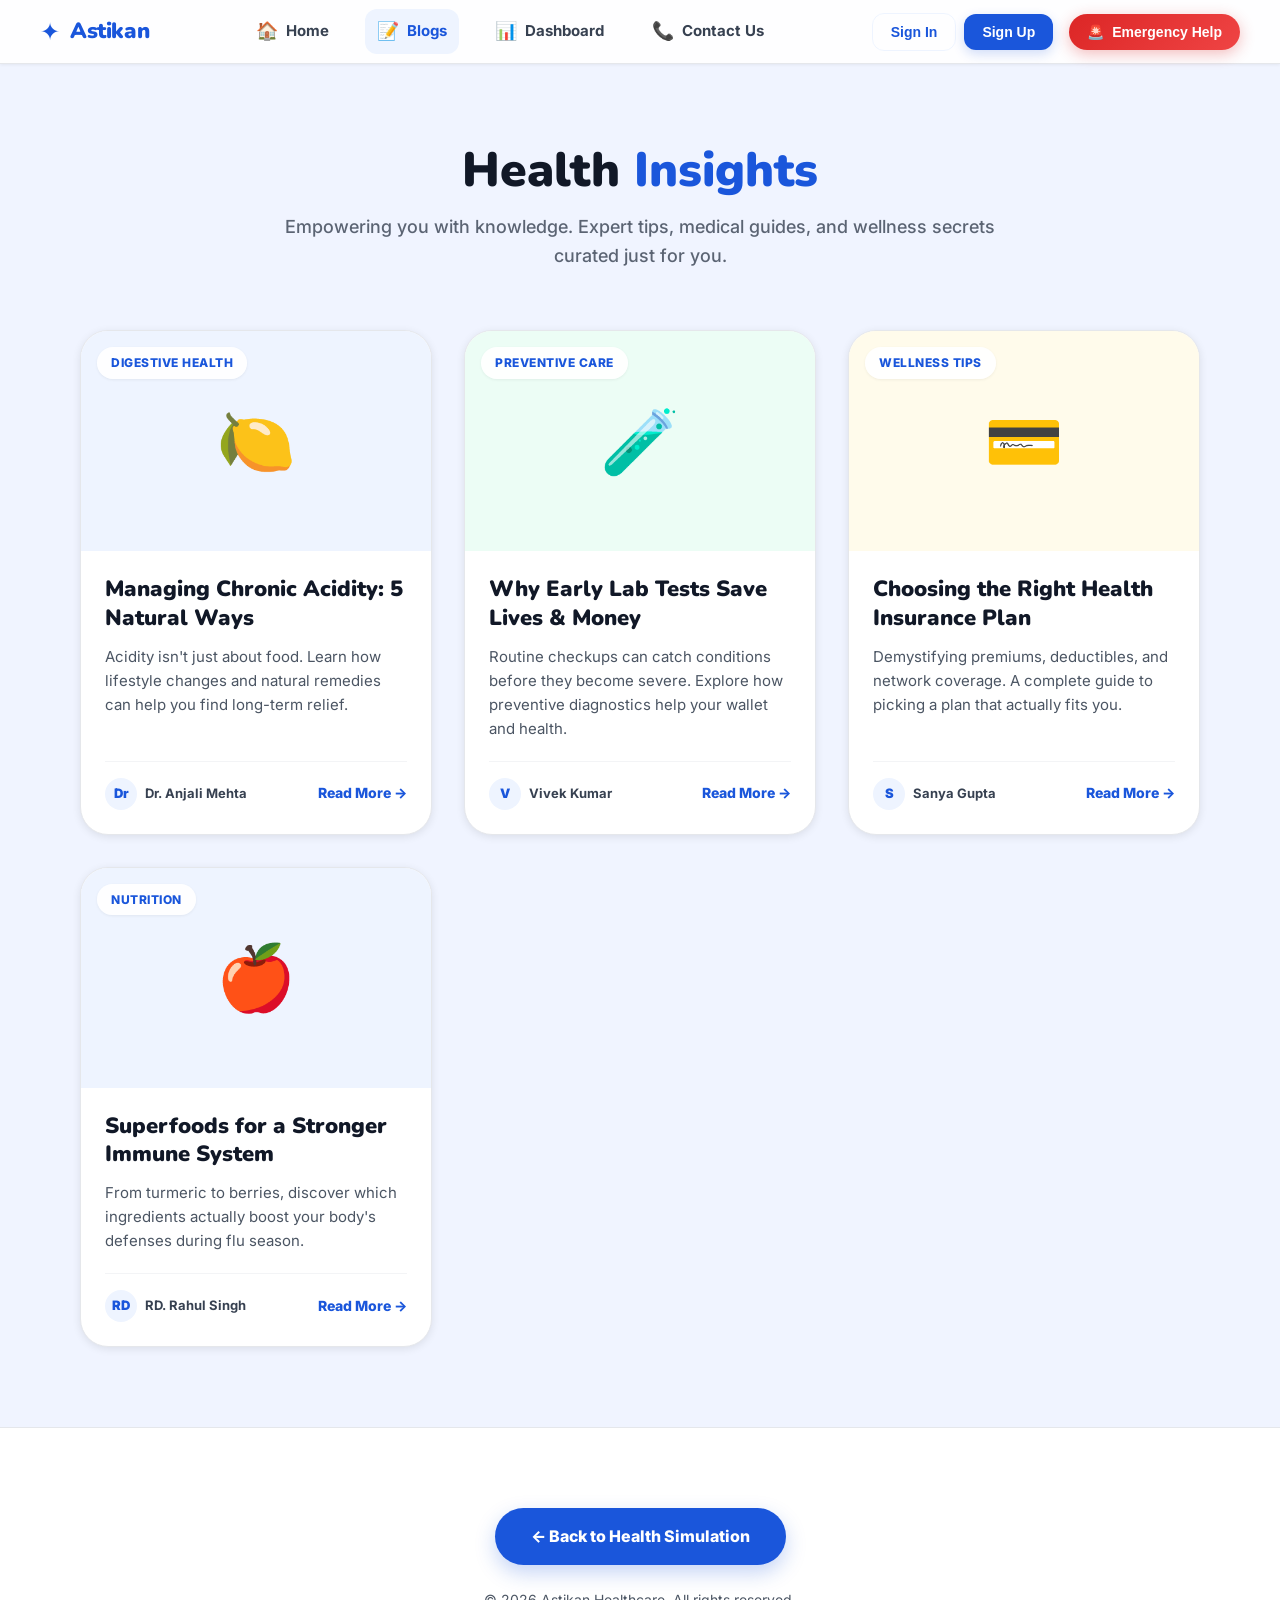
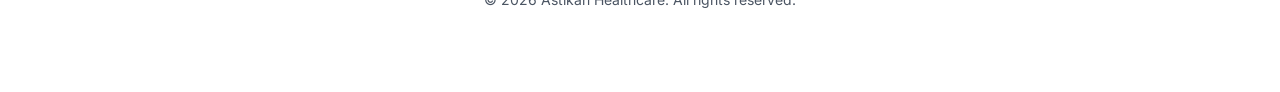
==== blog.html @ a8ba80d2 "fixes" ====
<!DOCTYPE html>
<html lang="en">
<head>
<meta charset="UTF-8"/>
<meta name="viewport" content="width=device-width, initial-scale=1.0, viewport-fit=cover"/>
<title>Health Insights | Astikan Blogs</title>
<link rel="preconnect" href="https://fonts.googleapis.com"/>
<link rel="preconnect" href="https://fonts.gstatic.com" crossorigin/>
<link href="https://fonts.googleapis.com/css2?family=Inter:wght@400;500;600;700;800;900&family=Nunito:wght@700;800;900&display=swap" rel="stylesheet"/>
<style>
:root {
  /* Brand colours */
  --blue:     #1A56DB;
  --blue2:    #3B82F6;
  --blue3:    #7BA7F7;
  --bluebg:   #EEF4FF;
  --green:    #10B981;
  --greenbg:  #ECFDF5;
  --orange:   #F59E0B;
  --orangebg: #FFFBEB;
  --bg:       #F0F4FF;
  --white:    #FFFFFF;
  --t1:       #111827;
  --t2:       #374151;
  --t3:       #4B5563;
  --border:   #E5E7EB;

  /* Shadows */
  --sh0: 0 1px 3px rgba(0,0,0,.06);
  --sh1: 0 2px 8px rgba(0,0,0,.09);
  --sh2: 0 6px 24px rgba(0,0,0,.11);
  --sh3: 0 14px 44px rgba(0,0,0,.13);

  /* Radii */
  --r1:6px; --r2:10px; --r3:14px; --r4:20px; --r5:28px;
  
  /* Layout */
  --px: 48px;
  --hdr: 64px;
  --gg:  24px;
  --cg:  16px;
  --font:'Inter','Nunito',sans-serif;
}

/* Breakpoint overrides */
@media(max-width:1280px){:root{--px:40px}}
@media(max-width:1024px){:root{--px:32px;--gg:20px;--cg:14px}}
@media(max-width:768px) {:root{--px:20px;--gg:16px;--cg:12px;--hdr:56px}}
@media(max-width:600px) {:root{--px:16px;--gg:14px;--cg:10px}}
@media(max-width:480px) {:root{--px:12px;--gg:12px;--cg:10px;--hdr:52px}}

*{box-sizing:border-box;margin:0;padding:0}
body{font-family:var(--font); background:var(--bg); color:var(--t1); line-height:1.6; overflow-x:hidden}
a{text-decoration:none}

/* ╔════════════════════════════════════════════════════
   ║  GLOBAL HEADER (Mirrored from index.html)
   ╚════════════════════════════════════════════════════ */
.hdr{
  position:sticky;top:0;z-index:9000;
  display:flex;align-items:center;justify-content:space-between;
  height:var(--hdr);padding:0 var(--px);
  background:rgba(255,255,255,0.9); backdrop-filter:blur(12px);
  border-bottom:1px solid var(--border);box-shadow:var(--sh0);
}
.brand{display:flex;align-items:center;gap:10px;flex-shrink:0}
.brand-ico{font-size:24px;color:var(--blue);line-height:1}
.brand-nm{font-size:22px;font-weight:900;color:var(--blue);font-family:'Nunito',sans-serif;letter-spacing:-.4px}

.hdr-mid{flex:1;display:flex;justify-content:center;gap:24px}
.nav-lnk{
  display:flex;align-items:center;gap:8px;
  font-size:15px;font-weight:700;color:var(--t2);
  padding:8px 12px;border-radius:12px;
  transition:all 0.2s;
}
.nav-lnk i{font-style:normal;font-size:18px}
.nav-lnk:hover{background:var(--bluebg);color:var(--blue)}
.nav-lnk.active{background:var(--bluebg);color:var(--blue)}

.hdr-r{display:flex;align-items:center;gap:16px}
.ham{
  display:none;width:40px;height:40px;border-radius:10px;
  background:var(--bluebg);color:var(--blue);font-size:20px;
  align-items:center;justify-content:center;cursor:pointer;
  border:none;
}

.emg{
  background:linear-gradient(135deg,#DC2626,#EF4444);
  color:#fff; border-radius:24px; padding:10px 18px;
  font-size:14px; font-weight:800;
  box-shadow:0 4px 15px rgba(220, 38, 38, 0.3);
  transition:all 0.2s; white-space:nowrap;
  display:flex; align-items:center; gap:8px;
  animation: emg-pulse 6s infinite ease-in-out;
  border:none; cursor:pointer;
}
@keyframes emg-pulse {
  0%, 80%, 100% { box-shadow: 0 4px 15px rgba(220, 38, 38, 0.3); }
  90%           { box-shadow: 0 0 0 12px rgba(220, 38, 38, 0); }
}
.btn-auth{
  font-size:14px; font-weight:800; padding:10px 18px; border-radius:12px;
  transition:all 0.2s; cursor:pointer; border:none; background:none;
}
.btn-auth.login{color:var(--blue); border:1px solid var(--bluebg)}
.btn-auth.login:hover{background:var(--bluebg)}
.btn-auth.join{background:var(--blue); color:#fff; box-shadow:0 4px 12px rgba(26,86,219,0.2)}
.btn-auth.join:hover{transform:translateY(-1px); box-shadow:0 6px 18px rgba(26,86,219,0.3)}

/* ══ AUTH MODAL ══ */
.auth-overlay{position:fixed; inset:0; background:rgba(0,0,0,0.4); backdrop-filter:blur(8px); z-index:100000; display:none; align-items:center; justify-content:center; opacity:0; transition:opacity 0.3s}
.auth-overlay.open{display:flex; opacity:1}
.auth-card{background:var(--white); width:92%; max-width:400px; border-radius:var(--r4); padding:40px 32px; position:relative; transform:translateY(20px); transition:transform 0.3s; box-shadow:var(--sh3)}
.auth-overlay.open .auth-card{transform:translateY(0)}
.auth-close{position:absolute; top:20px; right:20px; font-size:24px; cursor:pointer; color:var(--t3)}
.auth-tt{font-size:28px; font-weight:900; font-family:'Nunito'; text-align:center; margin-bottom:8px}
.auth-sub{font-size:14px; color:var(--t3); text-align:center; margin-bottom:32px}
.g-btn{width:100%; height:52px; display:flex; align-items:center; justify-content:center; gap:12px; border:1px solid var(--border); border-radius:14px; font-weight:700; font-size:15px; margin-bottom:24px; transition:all 0.2s; background:#fff}
.g-btn:hover{background:#F9FAFB; border-color:var(--blue2)}
.g-btn img{width:20px}
.or-sep{display:flex; align-items:center; gap:16px; margin-bottom:24px; color:var(--t3); font-size:12px; font-weight:700}
.or-sep::before, .or-sep::after{content:''; flex:1; height:1px; background:var(--border)}
.a-form{display:flex; flex-direction:column; gap:16px}
.a-input{width:100%; height:50px; border:1.5px solid var(--border); border-radius:12px; padding:0 16px; font-size:15px}
.a-input:focus{outline:none; border-color:var(--blue)}
.a-btn{width:100%; height:54px; background:var(--blue); color:#fff; border-radius:14px; font-weight:800; font-size:16px; margin-top:8px; border:none}
.a-switch{text-align:center; margin-top:24px; font-size:14px; color:var(--t3)}
.a-switch b{color:var(--blue); cursor:pointer}

/* Mobile Drawer */
.drawer{
  position:fixed;top:0;right:-100%;width:280px;height:100dvh;
  background:var(--white);z-index:99999;
  box-shadow:-10px 0 40px rgba(0,0,0,0.1);
  padding:24px;display:flex;flex-direction:column;gap:24px;
  transition:right 0.4s cubic-bezier(0.4, 0, 0.2, 1);
}
.drawer.open{right:0}
.drawer-hdr{display:flex;align-items:center;justify-content:space-between;margin-bottom:16px}
.drawer-lnk{
  display:flex;align-items:center;gap:12px;
  font-size:18px;font-weight:700;color:var(--t1);
  padding:14px;border-radius:var(--r2);text-decoration:none;
}
.drawer-lnk:hover{background:var(--bluebg);color:var(--blue)}
.overlay{
  position:fixed;inset:0;background:rgba(0,0,0,0.4);backdrop-filter:blur(4px);
  z-index:99998;opacity:0;pointer-events:none;transition:opacity 0.3s;
}
.overlay.open{opacity:1;pointer-events:auto}

@media(max-width:768px){
  .hdr-mid, .hdr-auth-btns, .emg { display:none !important }
  .ham { display:flex !important }
}

/* ── Hero ── */
.hero{padding:80px var(--px) 60px; text-align:center; max-width:800px; margin:0 auto}
.hero h1{font-family:'Nunito'; font-size:48px; font-weight:950; color:var(--t1); margin-bottom:16px; line-height:1.1}
.hero p{font-size:18px; color:var(--t2); opacity:0.8; font-weight:500}

/* Blog Grid */
.grid{max-width:1200px; margin:0 auto 80px; display:grid; grid-template-columns:repeat(auto-fill, minmax(340px, 1fr)); gap:32px; padding:0 var(--px)}
.card{background:var(--white); border-radius:var(--r5); overflow:hidden; border:1px solid var(--border); transition:transform 0.3s, box-shadow 0.3s; cursor:pointer; display:flex; flex-direction:column; box-shadow:var(--sh1)}
.card:hover{transform:translateY(-8px); box-shadow:var(--sh3)}
.card-img{height:220px; background:#f8fafc; position:relative; overflow:hidden}
.card-img img{width:100%; height:100%; object-fit:cover}
.card-cat{position:absolute; top:16px; left:16px; background:rgba(255,255,255,0.95); padding:6px 14px; border-radius:20px; font-size:12px; font-weight:800; color:var(--blue); text-transform:uppercase; letter-spacing:0.5px; box-shadow:var(--sh0)}
.card-body{padding:24px; flex:1; display:flex; flex-direction:column}
.card-title{font-size:22px; font-weight:900; font-family:'Nunito'; color:var(--t1); margin-bottom:12px; line-height:1.3}
.card-ex{font-size:15px; color:var(--t3); margin-bottom:20px; line-height:1.6}
.card-footer{margin-top:auto; display:flex; align-items:center; justify-content:space-between; border-top:1px solid #f3f4f6; padding-top:16px}
.author{display:flex; align-items:center; gap:8px; font-size:13px; font-weight:700; color:var(--t2)}
.author-av{width:32px; height:32px; background:var(--bluebg); border-radius:50%; display:flex; align-items:center; justify-content:center; color:var(--blue); font-weight:900}
.read-more{color:var(--blue); font-weight:800; font-size:14px; text-decoration:none; display:flex; align-items:center; gap:4px}
.read-more:hover{gap:8px; transition:gap 0.2s}

/* Footer */
footer{background:var(--white); padding:80px var(--px); border-top:1px solid var(--border); text-align:center}
.btn-back{background:var(--blue); color:#fff; padding:16px 36px; border-radius:30px; text-decoration:none; font-weight:800; display:inline-block; margin-bottom:24px; transition:all 0.3s; box-shadow:0 8px 20px rgba(26,86,219,0.25)}
.btn-back:hover{transform:translateY(-3px); box-shadow:0 12px 28px rgba(26,86,219,0.35)}

@media(max-width:768px){
  .hero h1{font-size:36px}
  .grid{grid-template-columns:1fr; gap:24px}
}
</style>
</head>
<body>

<!-- ══ GLOBAL HEADER ══ -->
<header class="hdr">
  <div class="brand">
    <span class="brand-ico">✦</span>
    <span class="brand-nm">Astikan</span>
  </div>
  
  <nav class="hdr-mid">
    <a href="index.html" class="nav-lnk"><i>🏠</i> Home</a>
    <a href="blog.html" class="nav-lnk active"><i>📝</i> Blogs</a>
    <a href="dashboard.html" class="nav-lnk"><i>📊</i> Dashboard</a>
    <a href="contact.html" class="nav-lnk"><i>📞</i> Contact Us</a>
  </nav>

  <div class="hdr-r">
    <div style="display:flex; align-items:center; gap:8px" class="hdr-auth-btns">
      <button class="btn-auth login" onclick="openAuth('login')">Sign In</button>
      <button class="btn-auth join" onclick="openAuth('signup')">Sign Up</button>
    </div>
    <button class="emg" onclick="location.href='emergency.html'"><span>🚨</span>Emergency Help</button>
    <button class="ham" onclick="toggleMenu(true)">☰</button>
  </div>
</header>

<!-- ══ MOBILE DRAWER ══ -->
<div class="overlay" onclick="toggleMenu(false)"></div>
<div class="drawer">
  <div class="drawer-hdr">
    <div class="brand">
      <span class="brand-ico">✦</span>
      <span class="brand-nm">Astikan</span>
    </div>
    <button class="ham" onclick="toggleMenu(false)" style="display:flex">✕</button>
  </div>
  <a href="index.html" class="drawer-lnk"><i>🏠</i> Home</a>
  <a href="blog.html" class="drawer-lnk active" style="background:var(--bluebg); color:var(--blue)"><i>📝</i> Blogs</a>
  <a href="dashboard.html" class="drawer-lnk"><i>📊</i> Dashboard</a>
  <a href="contact.html" class="drawer-lnk"><i>📞</i> Contact Us</a>
  <div style="margin-top:auto; padding-top:20px; border-top:1px solid var(--border); display:flex; flex-direction:column; gap:12px">
    <button class="emg" onclick="location.href='emergency.html'" style="width:100%; justify-content:center; animation:none"><span>🚨</span>Emergency Help</button>
    <div style="display:grid; grid-template-columns:1fr 1fr; gap:10px">
      <button class="btn-auth login" onclick="openAuth('login')" style="width:100%; justify-content:center">Sign In</button>
      <button class="btn-auth join" onclick="openAuth('signup')" style="width:100%; justify-content:center">Sign Up</button>
    </div>
  </div>
</div>

<main>
  <section class="hero">
    <h1>Health <span style="color:var(--blue)">Insights</span></h1>
    <p>Empowering you with knowledge. Expert tips, medical guides, and wellness secrets curated just for you.</p>
  </section>

  <div class="grid">
    <!-- Blog 1 -->
    <div class="card">
      <div class="card-img">
         <div style="background:var(--bluebg); width:100%; height:100%; display:flex; align-items:center; justify-content:center; font-size:64px">🍋</div>
         <span class="card-cat">Digestive Health</span>
      </div>
      <div class="card-body">
         <h2 class="card-title">Managing Chronic Acidity: 5 Natural Ways</h2>
         <p class="card-ex">Acidity isn't just about food. Learn how lifestyle changes and natural remedies can help you find long-term relief.</p>
         <div class="card-footer">
            <div class="author"><div class="author-av">Dr</div> Dr. Anjali Mehta</div>
            <a href="#" class="read-more">Read More →</a>
         </div>
      </div>
    </div>

    <!-- Blog 2 -->
    <div class="card">
      <div class="card-img">
         <div style="background:var(--greenbg); width:100%; height:100%; display:flex; align-items:center; justify-content:center; font-size:64px">🧪</div>
         <span class="card-cat">Preventive Care</span>
      </div>
      <div class="card-body">
         <h2 class="card-title">Why Early Lab Tests Save Lives & Money</h2>
         <p class="card-ex">Routine checkups can catch conditions before they become severe. Explore how preventive diagnostics help your wallet and health.</p>
         <div class="card-footer">
            <div class="author"><div class="author-av">V</div> Vivek Kumar</div>
            <a href="#" class="read-more">Read More →</a>
         </div>
      </div>
    </div>

    <!-- Blog 3 -->
    <div class="card">
       <div class="card-img">
          <div style="background:var(--orangebg); width:100%; height:100%; display:flex; align-items:center; justify-content:center; font-size:64px">💳</div>
          <span class="card-cat">Wellness Tips</span>
       </div>
       <div class="card-body">
          <h2 class="card-title">Choosing the Right Health Insurance Plan</h2>
          <p class="card-ex">Demystifying premiums, deductibles, and network coverage. A complete guide to picking a plan that actually fits you.</p>
          <div class="card-footer">
             <div class="author"><div class="author-av">S</div> Sanya Gupta</div>
             <a href="#" class="read-more">Read More →</a>
          </div>
       </div>
    </div>

    <!-- Blog 4 -->
    <div class="card">
       <div class="card-img">
          <div style="background:var(--bluebg); width:100%; height:100%; display:flex; align-items:center; justify-content:center; font-size:64px">🍎</div>
          <span class="card-cat">Nutrition</span>
       </div>
       <div class="card-body">
          <h2 class="card-title">Superfoods for a Stronger Immune System</h2>
          <p class="card-ex">From turmeric to berries, discover which ingredients actually boost your body's defenses during flu season.</p>
          <div class="card-footer">
             <div class="author"><div class="author-av">RD</div> RD. Rahul Singh</div>
             <a href="#" class="read-more">Read More →</a>
          </div>
       </div>
    </div>
  </div>
</main>

<footer>
  <a href="index.html" class="btn-back">← Back to Health Simulation</a>
  <p style="color:var(--t3); font-size:14px">© 2026 Astikan Healthcare. All rights reserved.</p>
</footer>

<script>
function toggleMenu(open) {
  const drawer = document.querySelector('.drawer');
  const overlay = document.querySelector('.overlay');
  if(drawer) drawer.classList.toggle('open', open);
  if(overlay) overlay.classList.toggle('open', open);
}
function closeAuth(){
  document.getElementById('auth-modal').classList.remove('open');
}
function openAuth(mode){
  const m=document.getElementById('auth-modal'), t=document.getElementById('auth-title'), 
        s=document.getElementById('auth-submit'), sw=document.getElementById('auth-switch');
  if(!m) return;
  m.classList.add('open');
  if(mode==='login'){
    t.textContent='Welcome Back'; s.textContent='Sign In';
    sw.innerHTML='Don\'t have an account? <b onclick="openAuth(\'signup\')">Sign Up</b>';
  } else {
    t.textContent='Join Astikan'; s.textContent='Create Account';
    sw.innerHTML='Already have an account? <b onclick="openAuth(\'login\')">Sign In</b>';
  }
}
</script>

<!-- ══ AUTH MODAL ══ -->
<div class="auth-overlay" id="auth-modal">
  <div class="auth-card">
    <span class="auth-close" onclick="closeAuth()">✕</span>
    <h2 class="auth-tt" id="auth-title">Welcome Back</h2>
    <p class="auth-sub">Join 50,000+ members managing health smarter.</p>
    
    <button class="g-btn" onclick="alert('Google Sign-in initialised…')">
      <img src="https://www.gstatic.com/images/branding/product/1x/gsa_512dp.png" alt="Google">
      Sign in with Google
    </button>
    
    <div class="or-sep">OR EMAIL</div>
    
    <div class="a-form">
      <input type="email" class="a-input" placeholder="Email Address">
      <input type="password" class="a-input" placeholder="Password">
      <button class="a-btn" id="auth-submit" onclick="alert('Success!')">Sign In</button>
    </div>
    
    <div class="a-switch" id="auth-switch">
      Don't have an account? <b onclick="openAuth('signup')">Sign Up</b>
    </div>
  </div>
</div>

</body>
</html>
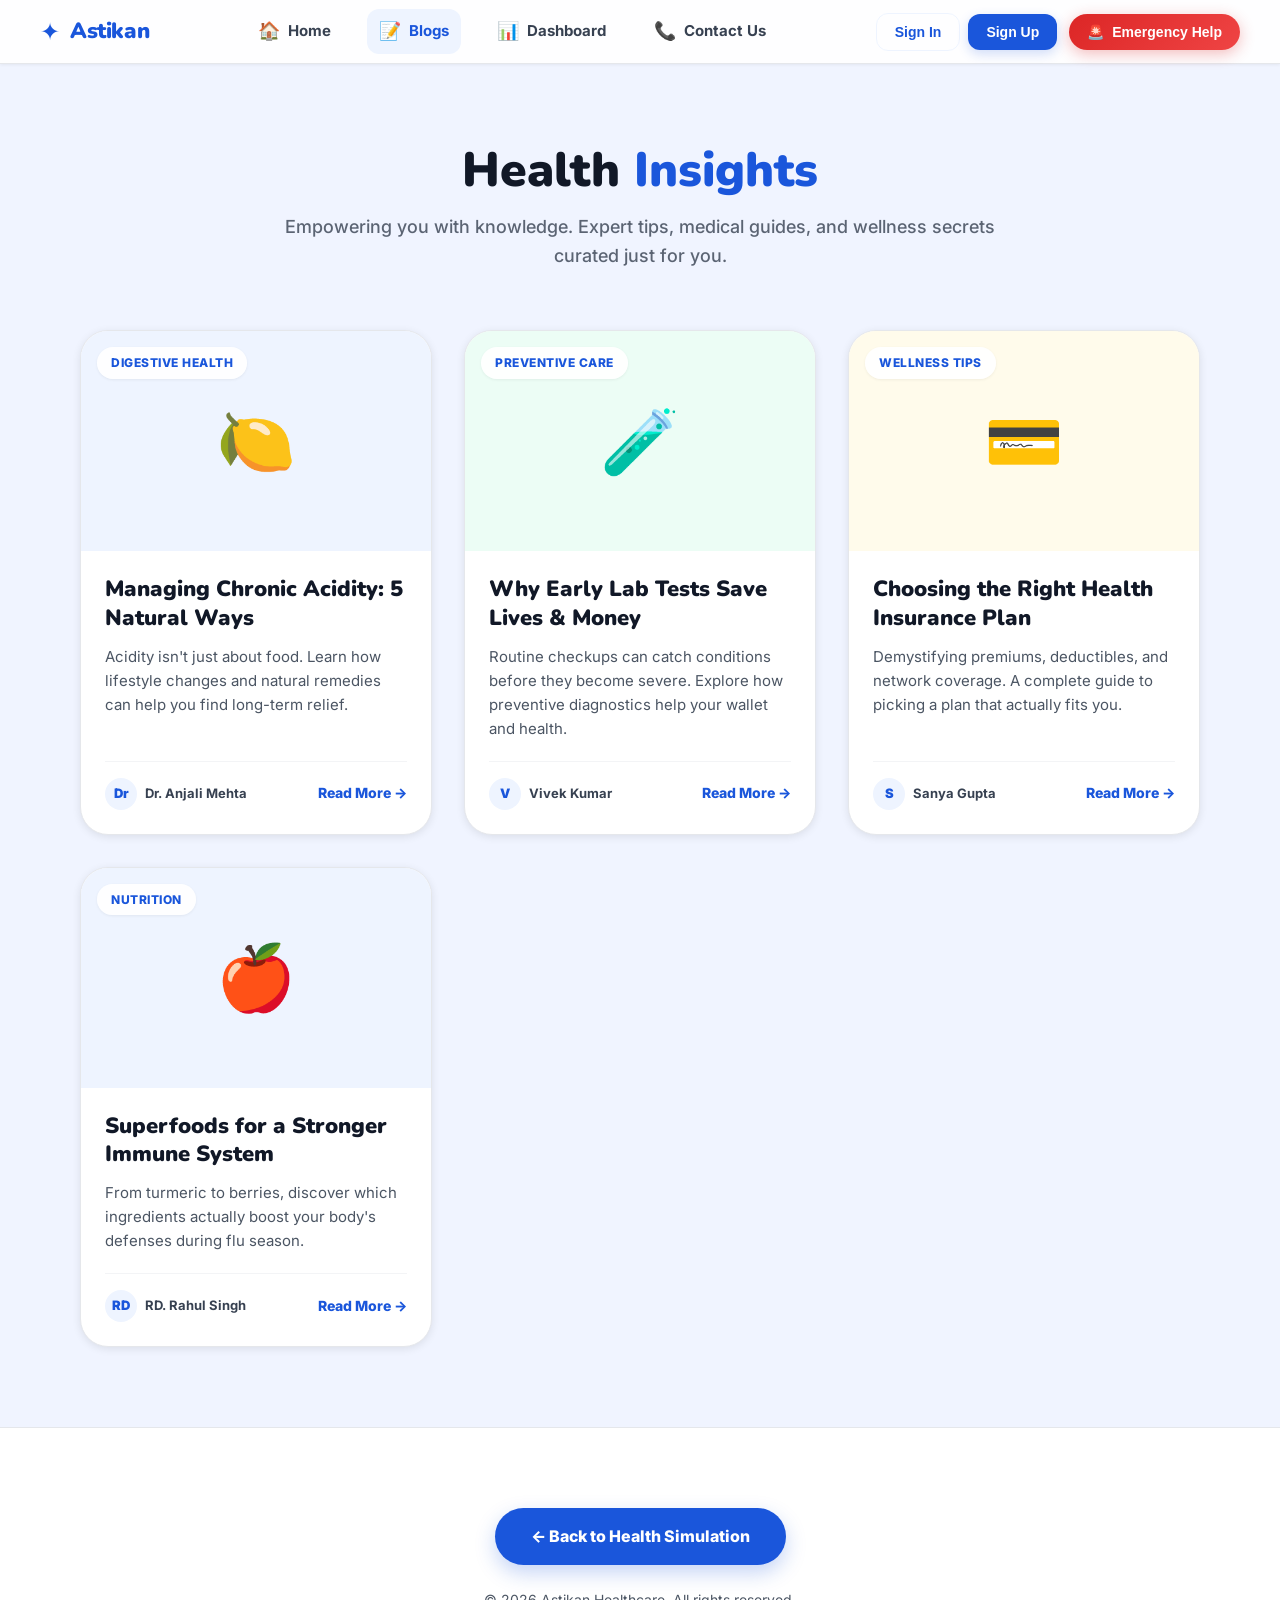
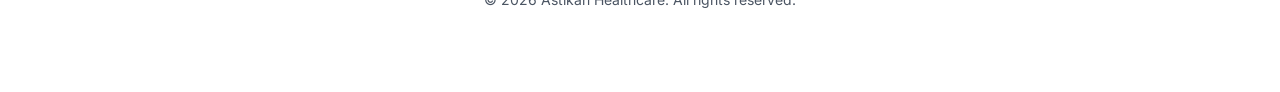
==== commit b1c898d4: "fixes" ====
--- a/blog.html
+++ b/blog.html
@@ -78,12 +78,12 @@
 .nav-lnk:hover{background:var(--bluebg);color:var(--blue)}
 .nav-lnk.active{background:var(--bluebg);color:var(--blue)}
 
-.hdr-r{display:flex;align-items:center;gap:16px}
-.ham{
-  display:none;width:40px;height:40px;border-radius:10px;
-  background:var(--bluebg);color:var(--blue);font-size:20px;
-  align-items:center;justify-content:center;cursor:pointer;
-  border:none;
+.hdr-r{display:flex;align-items:center;gap:12px}
+.hdr-emg-mob { display:none; width:40px; height:40px; border-radius:10px; background:var(--redbg); color:var(--red); font-size:20px; align-items:center; justify-content:center; cursor:pointer }
+.ham{display:none;width:40px;height:40px;border-radius:10px;background:var(--bluebg);color:var(--blue);font-size:20px;align-items:center;justify-content:center;cursor:pointer;border:none}
+@media(max-width:768px){
+  .hdr-mid, .hdr-auth-btns, .emg { display:none !important }
+  .ham, .hdr-emg-mob { display:flex !important }
 }
 
 .emg{
@@ -137,6 +137,7 @@
   padding:24px;display:flex;flex-direction:column;gap:24px;
   transition:right 0.4s cubic-bezier(0.4, 0, 0.2, 1);
 }
+.drawer-hdr{display:flex;align-items:center;justify-content:space-between;margin-bottom:16px;width:100%}
 .drawer.open{right:0}
 .drawer-hdr{display:flex;align-items:center;justify-content:space-between;margin-bottom:16px}
 .drawer-lnk{
@@ -153,7 +154,7 @@
 
 @media(max-width:768px){
   .hdr-mid, .hdr-auth-btns, .emg { display:none !important }
-  .ham { display:flex !important }
+  .ham, .hdr-emg-mob { display:flex !important }
 }
 
 /* ── Hero ── */
@@ -210,6 +211,7 @@
       <button class="btn-auth join" onclick="openAuth('signup')">Sign Up</button>
     </div>
     <button class="emg" onclick="location.href='emergency.html'"><span>🚨</span>Emergency Help</button>
+    <div class="hdr-emg-mob" onclick="location.href='emergency.html'">🚨</div>
     <button class="ham" onclick="toggleMenu(true)">☰</button>
   </div>
 </header>
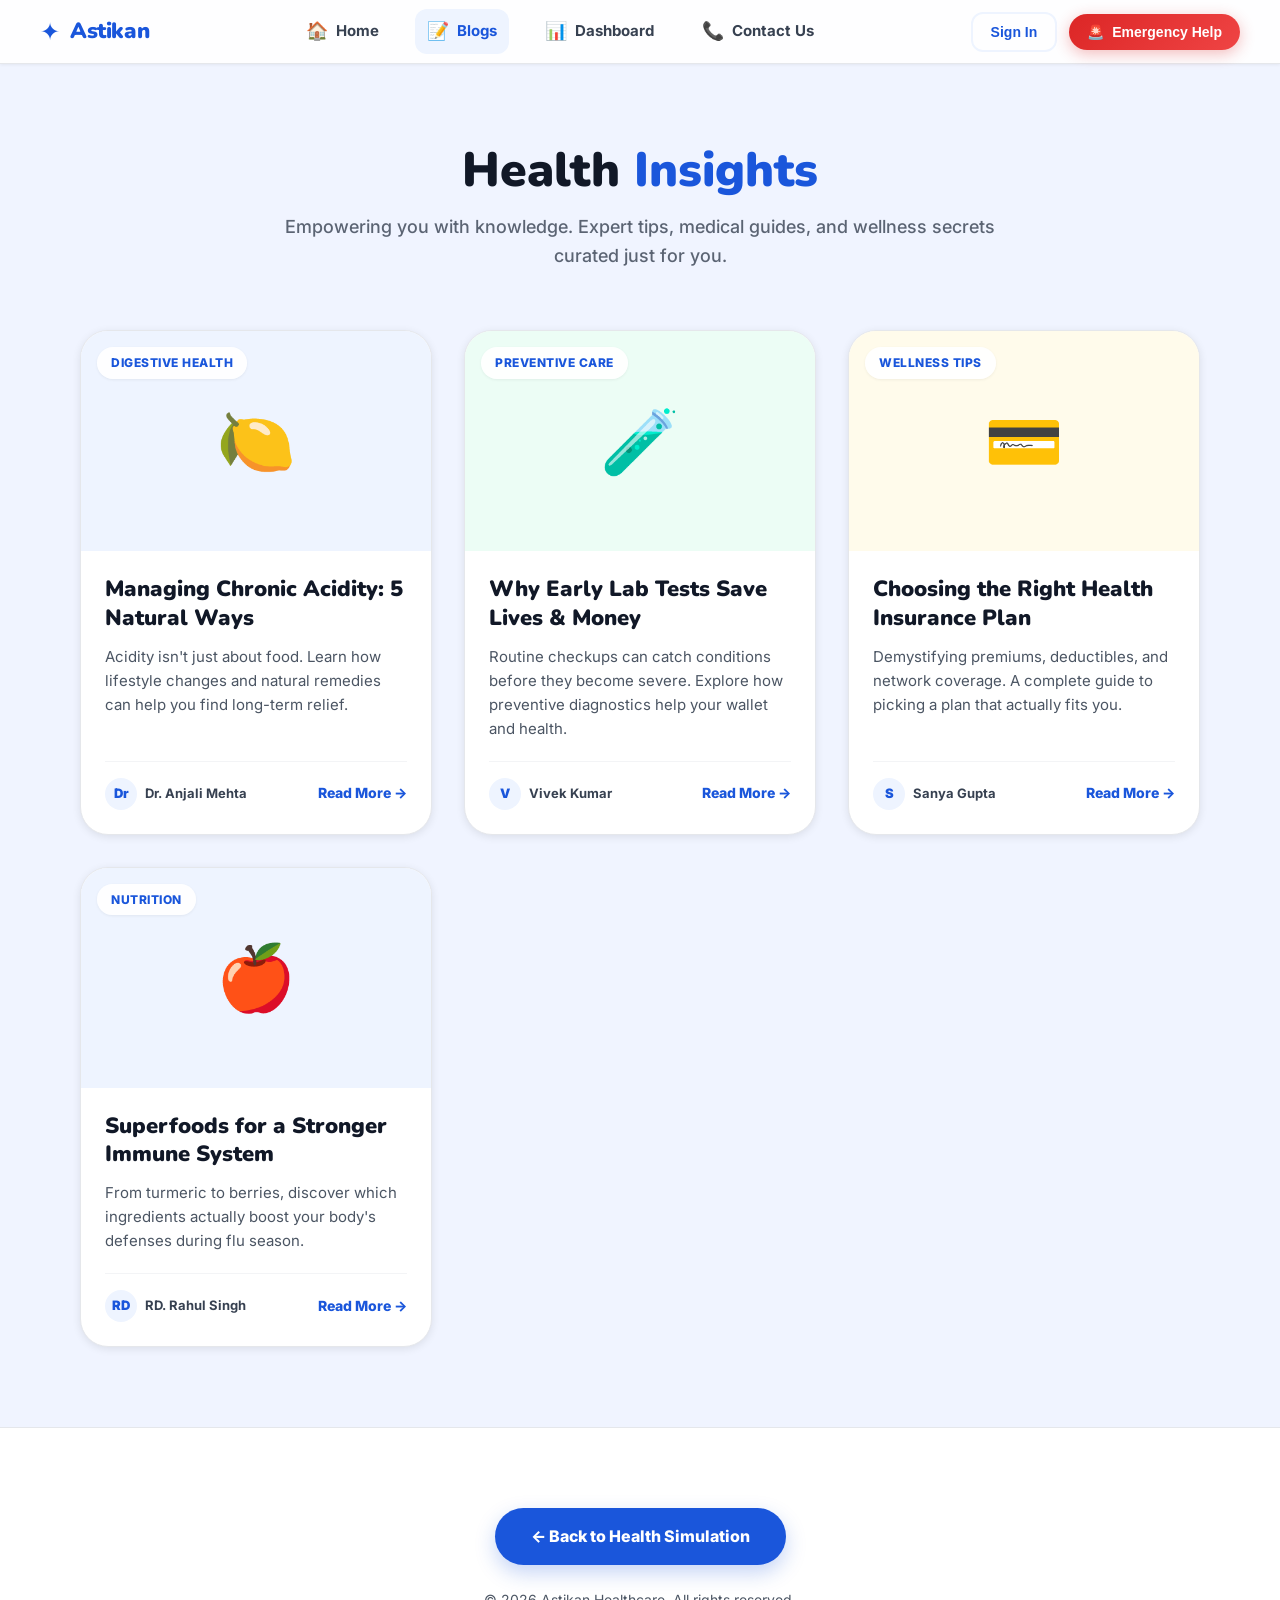
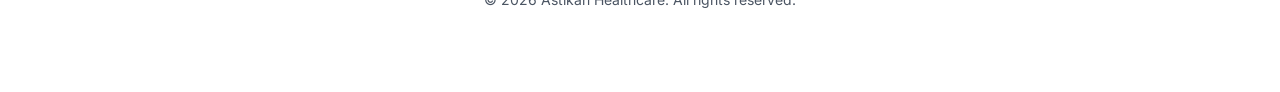
==== commit d80939ec: "Initial commit" ====
--- a/blog.html
+++ b/blog.html
@@ -104,7 +104,7 @@
   font-size:14px; font-weight:800; padding:10px 18px; border-radius:12px;
   transition:all 0.2s; cursor:pointer; border:none; background:none;
 }
-.btn-auth.login{color:var(--blue); border:1px solid var(--bluebg)}
+.btn-auth.login{color:var(--blue); border:2px solid var(--bluebg)}
 .btn-auth.login:hover{background:var(--bluebg)}
 .btn-auth.join{background:var(--blue); color:#fff; box-shadow:0 4px 12px rgba(26,86,219,0.2)}
 .btn-auth.join:hover{transform:translateY(-1px); box-shadow:0 6px 18px rgba(26,86,219,0.3)}
@@ -206,9 +206,8 @@
   </nav>
 
   <div class="hdr-r">
-    <div style="display:flex; align-items:center; gap:8px" class="hdr-auth-btns">
+    <div class="hdr-auth-btns">
       <button class="btn-auth login" onclick="openAuth('login')">Sign In</button>
-      <button class="btn-auth join" onclick="openAuth('signup')">Sign Up</button>
     </div>
     <button class="emg" onclick="location.href='emergency.html'"><span>🚨</span>Emergency Help</button>
     <div class="hdr-emg-mob" onclick="location.href='emergency.html'">🚨</div>
@@ -232,9 +231,8 @@
   <a href="contact.html" class="drawer-lnk"><i>📞</i> Contact Us</a>
   <div style="margin-top:auto; padding-top:20px; border-top:1px solid var(--border); display:flex; flex-direction:column; gap:12px">
     <button class="emg" onclick="location.href='emergency.html'" style="width:100%; justify-content:center; animation:none"><span>🚨</span>Emergency Help</button>
-    <div style="display:grid; grid-template-columns:1fr 1fr; gap:10px">
+    <div style="display:flex; flex-direction:column; gap:10px">
       <button class="btn-auth login" onclick="openAuth('login')" style="width:100%; justify-content:center">Sign In</button>
-      <button class="btn-auth join" onclick="openAuth('signup')" style="width:100%; justify-content:center">Sign Up</button>
     </div>
   </div>
 </div>
